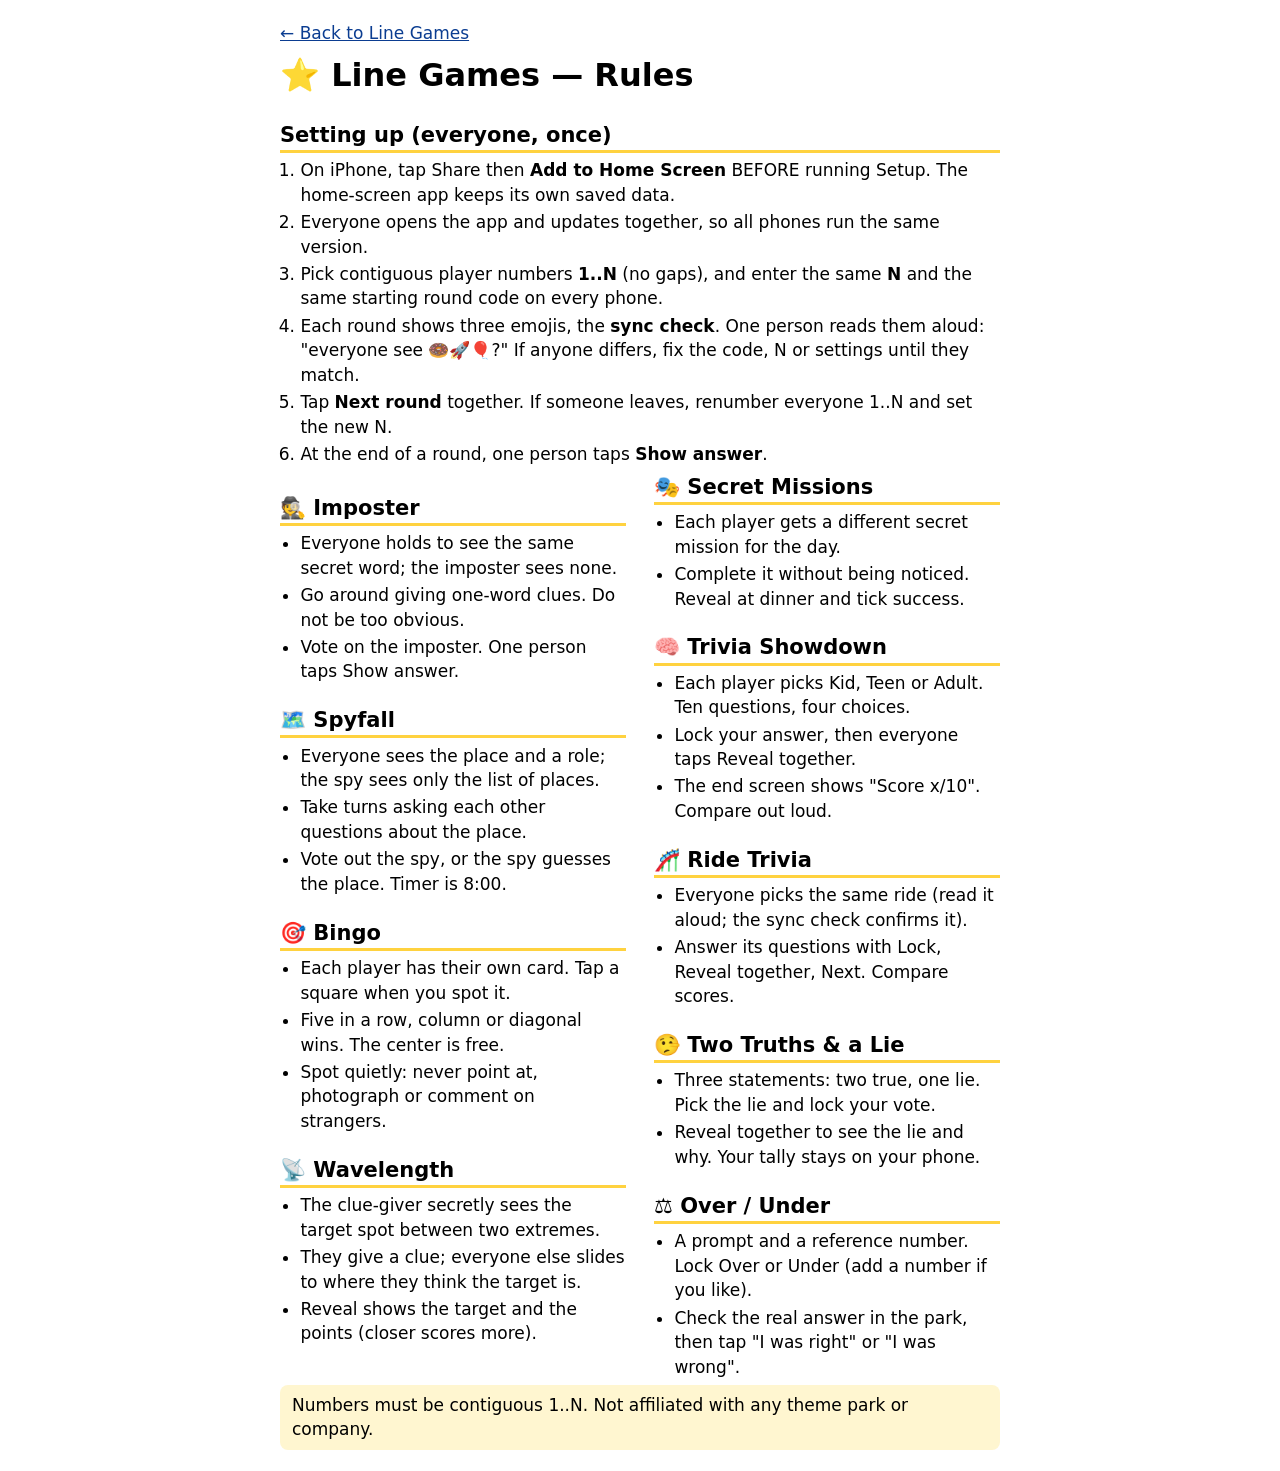
==== rules.html @ 6d51258d "Deploy Line Games static site Co-Authored-By: Claude Opus 5.5 <noreply@anthropic.com>" ====
<!doctype html>
<html lang="en">
<head>
<meta charset="utf-8">
<meta name="viewport" content="width=device-width, initial-scale=1">
<title>Line Games — Rules</title>
<style>
  :root{color-scheme:light}
  body{font:17px/1.45 system-ui,-apple-system,"Segoe UI",Roboto,sans-serif;max-width:720px;margin:0 auto;padding:16px;color:#000;background:#fff}
  h1{font-size:32px;margin:.2em 0}
  h2{font-size:21px;margin:1em 0 .2em;border-bottom:3px solid #ffd23f}
  ol,ul{margin:.3em 0 .3em 1.2em;padding:0}
  li{margin:.15em 0}
  p{margin:.3em 0}
  .note{background:#fff6d0;padding:8px 12px;border-radius:8px}
  a{color:#0b3d91}
  .modes{display:block}
  @media (min-width:700px){.modes{columns:2;column-gap:28px}}
  section{break-inside:avoid}
  @media print{body{font-size:10pt;max-width:none;padding:0}h1{font-size:22pt}h2{font-size:12pt;break-after:avoid}.modes{columns:2;column-gap:20px}.noprint{display:none}.note{border:1px solid #999}}
</style>
</head>
<body>
<p class="noprint"><a href="./">&larr; Back to Line Games</a></p>
<h1>⭐ Line Games — Rules</h1>
<h2>Setting up (everyone, once)</h2>
<ol>
  <li>On iPhone, tap Share then <b>Add to Home Screen</b> BEFORE running Setup. The home-screen app keeps its own saved data.</li>
  <li>Everyone opens the app and updates together, so all phones run the same version.</li>
  <li>Pick contiguous player numbers <b>1..N</b> (no gaps), and enter the same <b>N</b> and the same starting round code on every phone.</li>
  <li>Each round shows three emojis, the <b>sync check</b>. One person reads them aloud: "everyone see 🍩🚀🎈?" If anyone differs, fix the code, N or settings until they match.</li>
  <li>Tap <b>Next round</b> together. If someone leaves, renumber everyone 1..N and set the new N.</li>
  <li>At the end of a round, one person taps <b>Show answer</b>.</li>
</ol>
<div class="modes">
<section id="imposter"><h2>🕵️ Imposter</h2><ul>
  <li>Everyone holds to see the same secret word; the imposter sees none.</li>
  <li>Go around giving one-word clues. Do not be too obvious.</li>
  <li>Vote on the imposter. One person taps Show answer.</li></ul></section>
<section id="spyfall"><h2>🗺️ Spyfall</h2><ul>
  <li>Everyone sees the place and a role; the spy sees only the list of places.</li>
  <li>Take turns asking each other questions about the place.</li>
  <li>Vote out the spy, or the spy guesses the place. Timer is 8:00.</li></ul></section>
<section id="bingo"><h2>🎯 Bingo</h2><ul>
  <li>Each player has their own card. Tap a square when you spot it.</li>
  <li>Five in a row, column or diagonal wins. The center is free.</li>
  <li>Spot quietly: never point at, photograph or comment on strangers.</li></ul></section>
<section id="wavelength"><h2>📡 Wavelength</h2><ul>
  <li>The clue-giver secretly sees the target spot between two extremes.</li>
  <li>They give a clue; everyone else slides to where they think the target is.</li>
  <li>Reveal shows the target and the points (closer scores more).</li></ul></section>
<section id="missions"><h2>🎭 Secret Missions</h2><ul>
  <li>Each player gets a different secret mission for the day.</li>
  <li>Complete it without being noticed. Reveal at dinner and tick success.</li></ul></section>
<section id="trivia"><h2>🧠 Trivia Showdown</h2><ul>
  <li>Each player picks Kid, Teen or Adult. Ten questions, four choices.</li>
  <li>Lock your answer, then everyone taps Reveal together.</li>
  <li>The end screen shows "Score x/10". Compare out loud.</li></ul></section>
<section id="ridetrivia"><h2>🎢 Ride Trivia</h2><ul>
  <li>Everyone picks the same ride (read it aloud; the sync check confirms it).</li>
  <li>Answer its questions with Lock, Reveal together, Next. Compare scores.</li></ul></section>
<section id="twotruths"><h2>🤥 Two Truths &amp; a Lie</h2><ul>
  <li>Three statements: two true, one lie. Pick the lie and lock your vote.</li>
  <li>Reveal together to see the lie and why. Your tally stays on your phone.</li></ul></section>
<section id="overunder"><h2>⚖️ Over / Under</h2><ul>
  <li>A prompt and a reference number. Lock Over or Under (add a number if you like).</li>
  <li>Check the real answer in the park, then tap "I was right" or "I was wrong".</li></ul></section>
</div>
<p class="note">Numbers must be contiguous 1..N. Not affiliated with any theme park or company.</p>
</body>
</html>
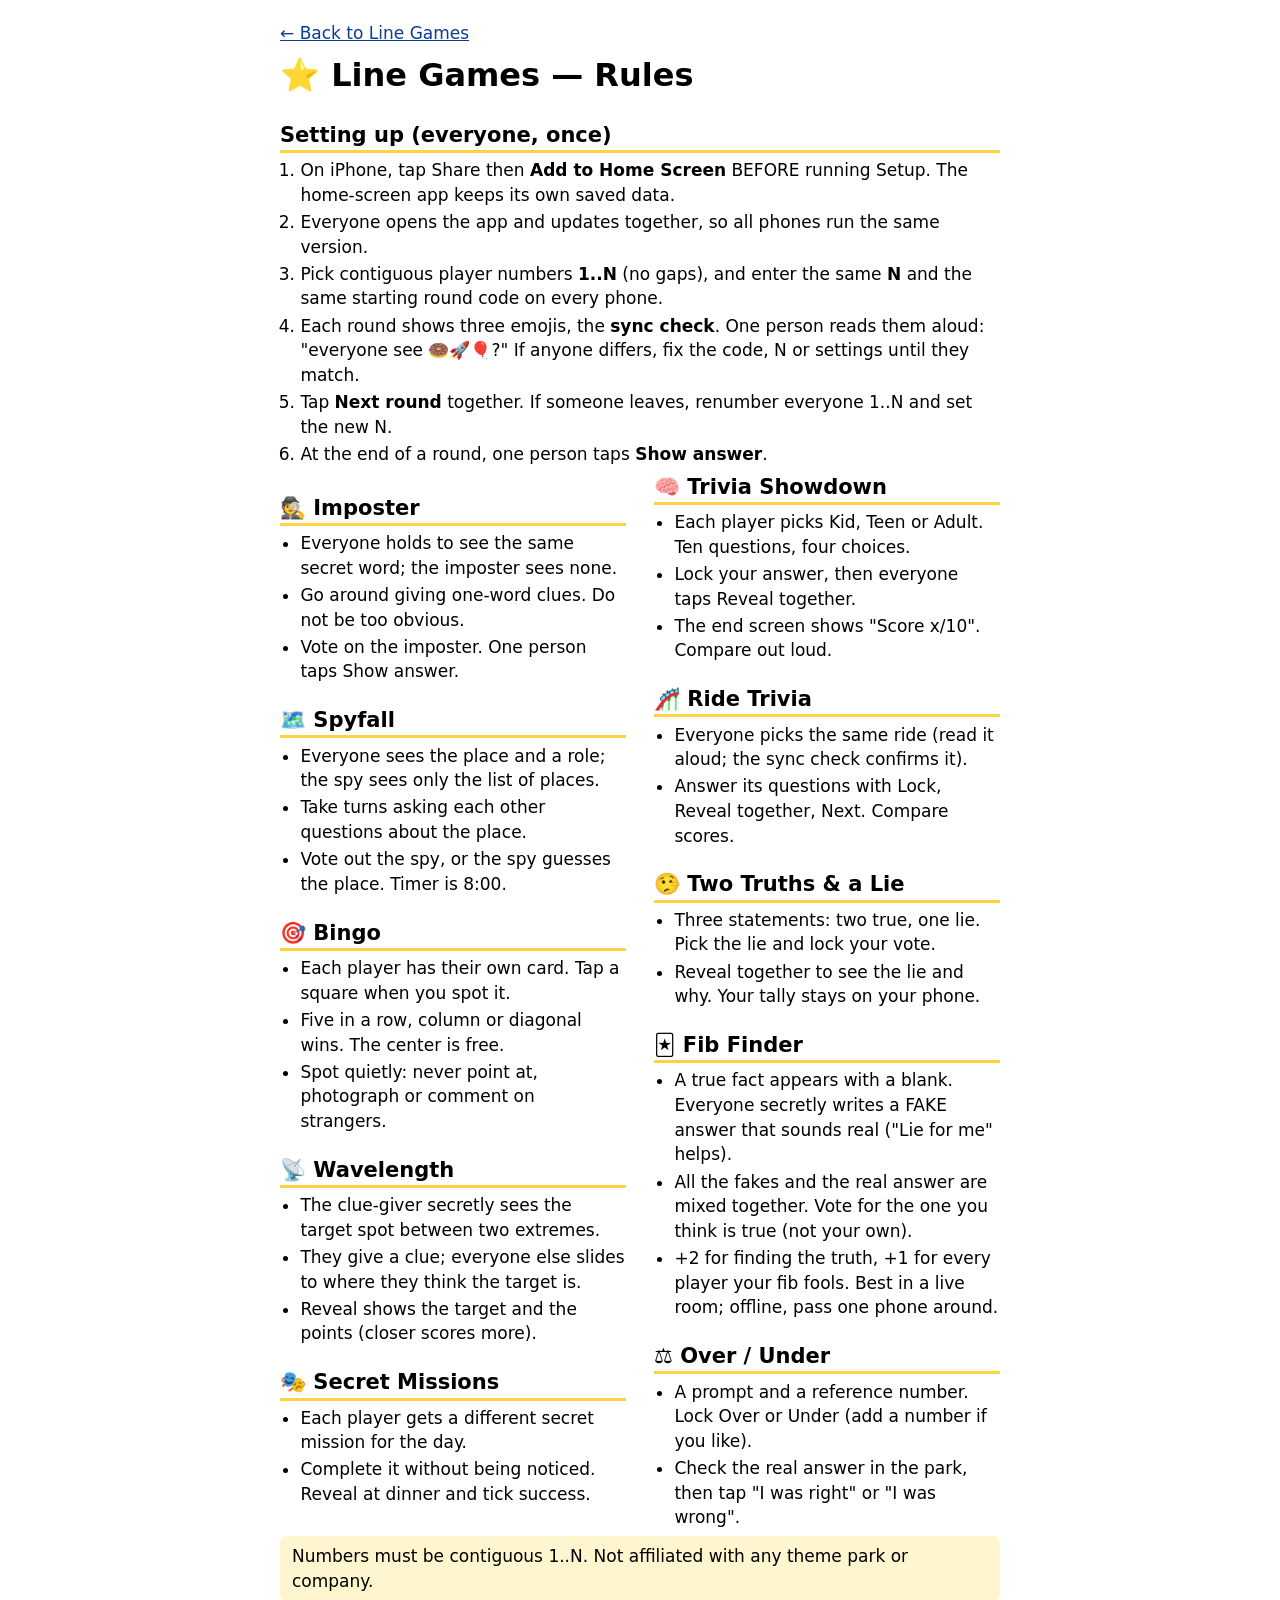
==== commit ab69e8e9: "Add Fib Finder bluffing game (v1.4.0) New game: a fill-in-the-blank true fact, everyone writes a fak" ====
--- a/rules.html
+++ b/rules.html
@@ -62,6 +62,10 @@
 <section id="twotruths"><h2>🤥 Two Truths &amp; a Lie</h2><ul>
   <li>Three statements: two true, one lie. Pick the lie and lock your vote.</li>
   <li>Reveal together to see the lie and why. Your tally stays on your phone.</li></ul></section>
+<section id="fib"><h2>🃏 Fib Finder</h2><ul>
+  <li>A true fact appears with a blank. Everyone secretly writes a FAKE answer that sounds real ("Lie for me" helps).</li>
+  <li>All the fakes and the real answer are mixed together. Vote for the one you think is true (not your own).</li>
+  <li>+2 for finding the truth, +1 for every player your fib fools. Best in a live room; offline, pass one phone around.</li></ul></section>
 <section id="overunder"><h2>⚖️ Over / Under</h2><ul>
   <li>A prompt and a reference number. Lock Over or Under (add a number if you like).</li>
   <li>Check the real answer in the park, then tap "I was right" or "I was wrong".</li></ul></section>
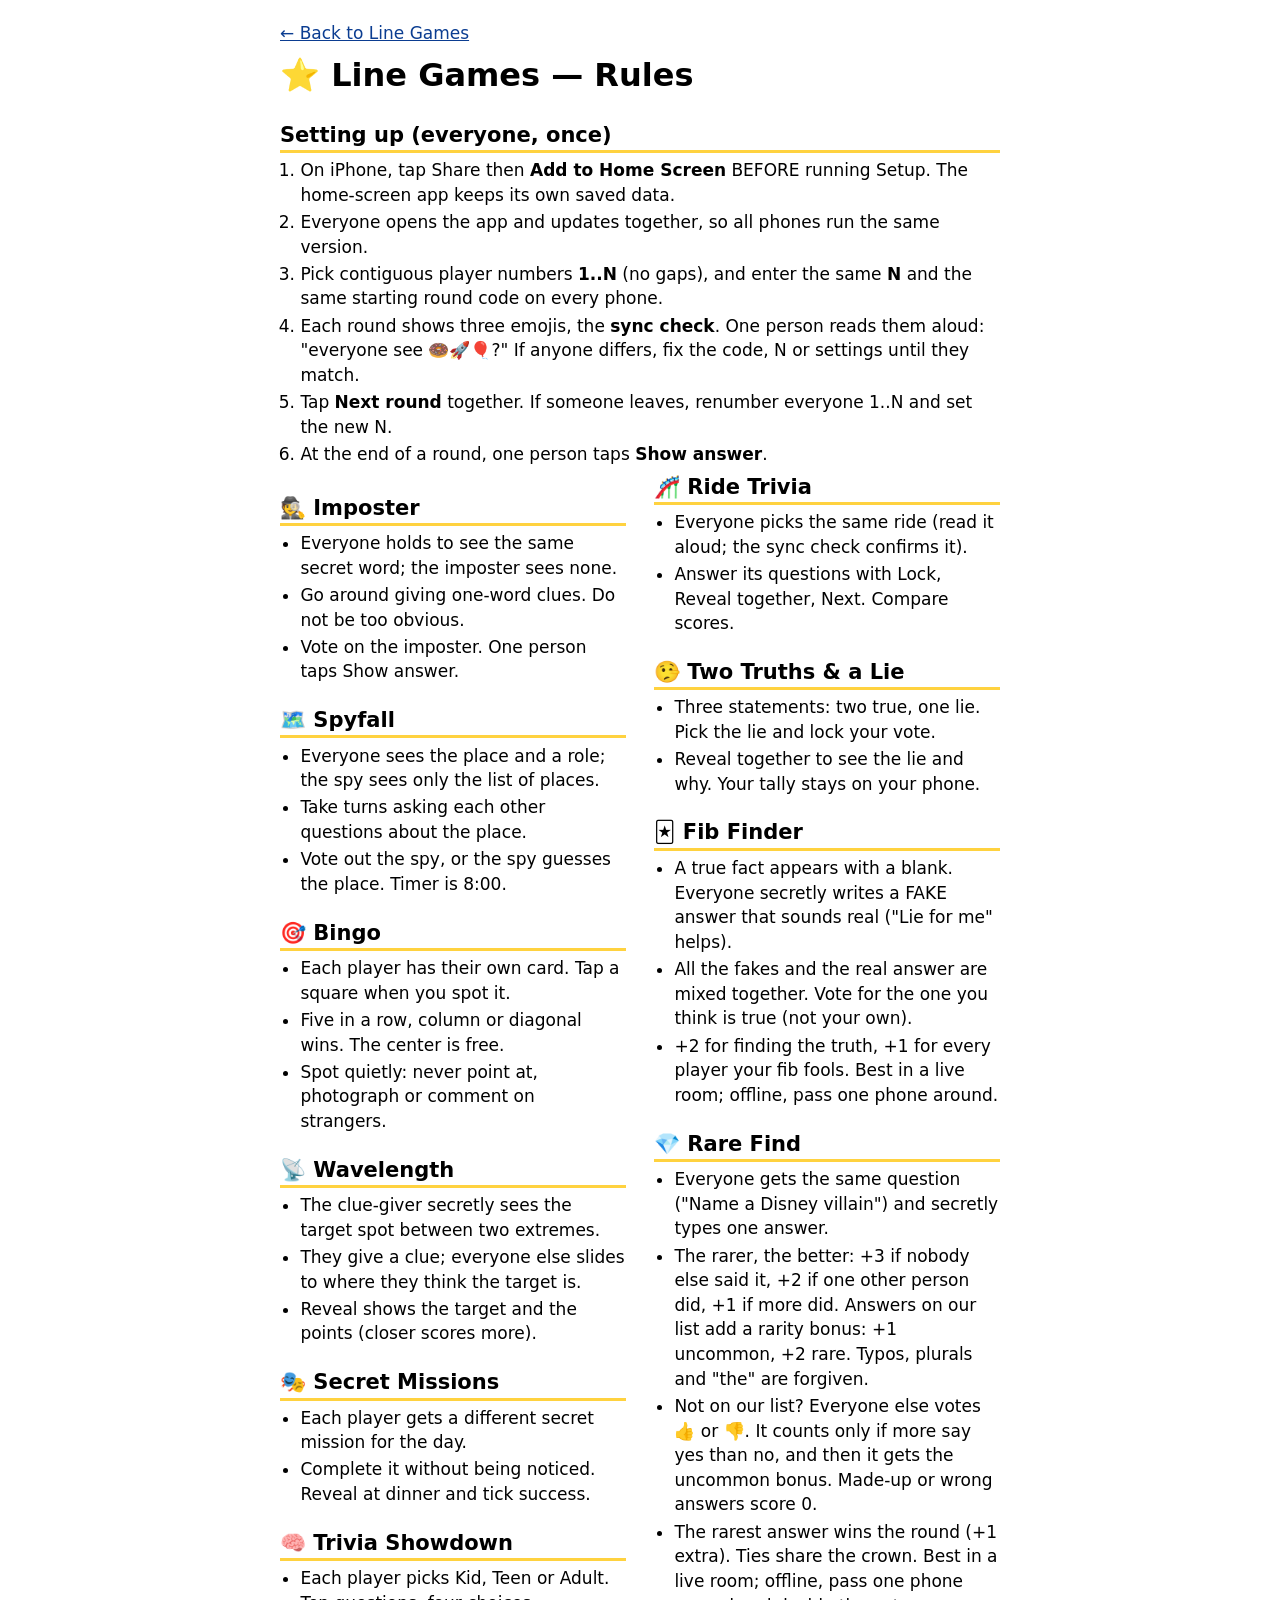
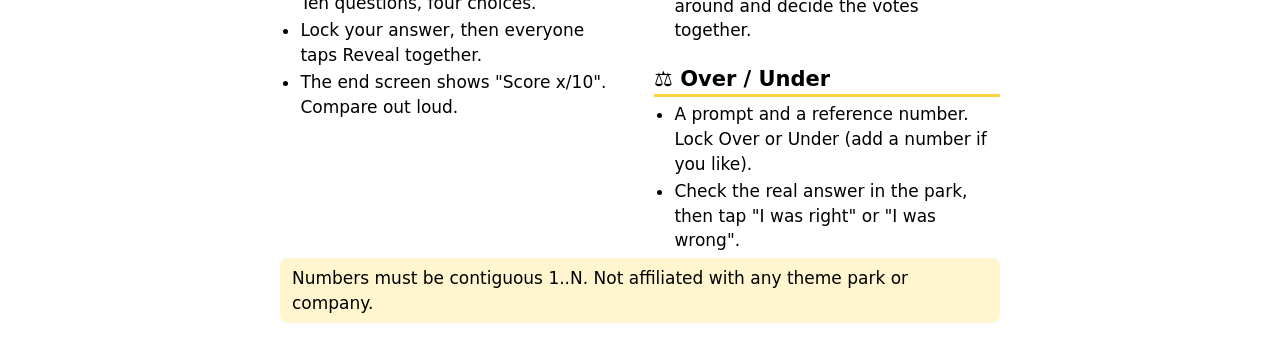
==== commit c2dcbf6f: "Add Rare Find rarest-answer game (v1.5.0) Everyone answers the same prompt on their own phone. Answe" ====
--- a/rules.html
+++ b/rules.html
@@ -66,6 +66,11 @@
   <li>A true fact appears with a blank. Everyone secretly writes a FAKE answer that sounds real ("Lie for me" helps).</li>
   <li>All the fakes and the real answer are mixed together. Vote for the one you think is true (not your own).</li>
   <li>+2 for finding the truth, +1 for every player your fib fools. Best in a live room; offline, pass one phone around.</li></ul></section>
+<section id="rare"><h2>💎 Rare Find</h2><ul>
+  <li>Everyone gets the same question ("Name a Disney villain") and secretly types one answer.</li>
+  <li>The rarer, the better: +3 if nobody else said it, +2 if one other person did, +1 if more did. Answers on our list add a rarity bonus: +1 uncommon, +2 rare. Typos, plurals and "the" are forgiven.</li>
+  <li>Not on our list? Everyone else votes 👍 or 👎. It counts only if more say yes than no, and then it gets the uncommon bonus. Made-up or wrong answers score 0.</li>
+  <li>The rarest answer wins the round (+1 extra). Ties share the crown. Best in a live room; offline, pass one phone around and decide the votes together.</li></ul></section>
 <section id="overunder"><h2>⚖️ Over / Under</h2><ul>
   <li>A prompt and a reference number. Lock Over or Under (add a number if you like).</li>
   <li>Check the real answer in the park, then tap "I was right" or "I was wrong".</li></ul></section>
